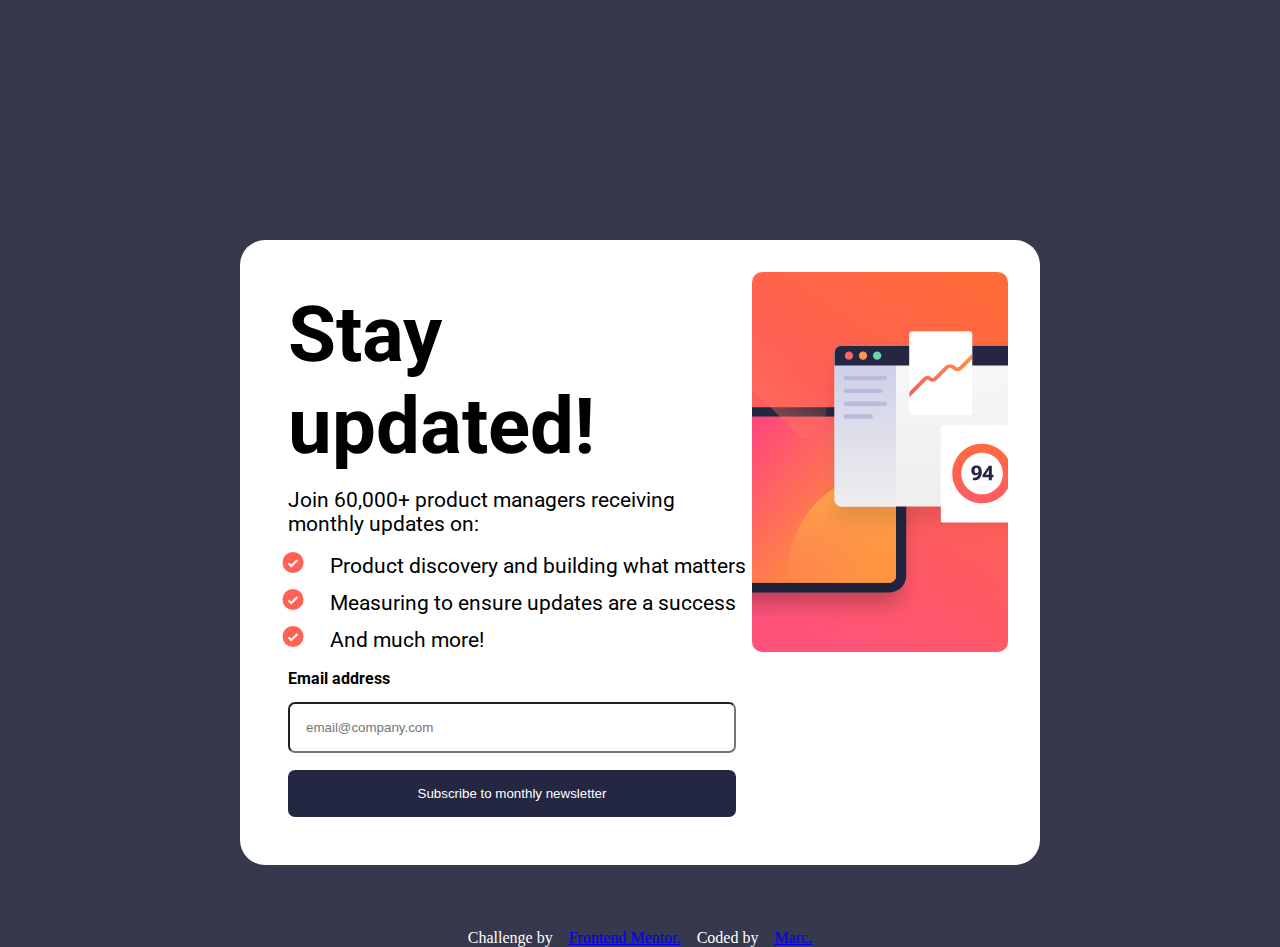
==== index.html @ d8337ef7 "first commit" ====
<!DOCTYPE html>
<html lang="en">
  <head>
    <meta charset="UTF-8" />
    <meta name="viewport" content="width=device-width, initial-scale=1.0" />
    <!-- displays site properly based on user's device -->

    <link
      rel="icon"
      type="image/png"
      sizes="32x32"
      href="./assets/images/favicon-32x32.png"
    />

    <link rel="stylesheet" href="styles.css" />

    <title>
      Frontend Mentor | Newsletter sign-up form with success message
    </title>

    <!-- Feel free to remove these styles or customise in your own stylesheet 👍 -->
    
  </head>
  <body>
    <div class="container">
      <!-- Sign-up form start -->
      <div class="bloc">
        <div class="description">
          <h1>Stay updated!</h1>
          <p>Join 60,000+ product managers receiving monthly updates on:</p>

          <ul>
            <li>Product discovery and building what matters</li>
            <li>Measuring to ensure updates are a success</li>
            <li>And much more!</li>
          </ul>

          <!-- Sign-up form end -->
          <form id="formulaire">
            <div class="form">
              <label for="email address">Email address</label>
              <input type="text" id="email" placeholder="email@company.com" />
            </div>
            <button id="btn" type="submit">
              Subscribe to monthly newsletter
            </button>
          </form>
        </div>

        <div class="picture">
          <img
            src="./assets/images/illustration-sign-up-desktop.svg"
            alt="signup"
          />
        </div>


        <!-- Success message start -->
        <!-- <div class="card-content">
        <span></span>
        <div class="description">
          <h1>Thanks for subscribing!</h1>
          <p>
            A confirmation email has been sent to <strong>ash@loremcompany.com</strong>. 
            Please open it and click the button inside to confirm your subscription.
          </p>
        </div>

         
        <button class="btn_two" type="submit">
          Dismiss message
        </button>
      </div> -->
        <!-- Success message end -->
      </div>
    </div>

    <div class="attribution">
      Challenge by
      <a href="https://www.frontendmentor.io?ref=challenge" target="_blank"
        >Frontend Mentor.</a
      > Coded by <a href="https://github.com/Christan14">Marc.</a>
    </div>
  </body>
</html>
---- styles.css ----
@import url("https://fonts.googleapis.com/css2?family=Inter:wght@400;700&family=Roboto:wght@400;700&display=swap");

:root {
  --Tomato: hsl(4, 100%, 67%);
  --dark-slate-grey: hsl(234, 29%, 20%);
  --charcoal-grey: hsl(235, 18%, 26%);
  --grey: hsl(231, 7%, 60%);
  --white: hsl(0, 0%, 100%);
}

* {
  margin: 0;
  padding: 0;
  box-sizing: border-box;
}

body {
  /*font-family: "Roboto" sans-serif;*/
  background-color: var(--charcoal-grey);
}

.container {
  display: flex;
  background-color: var(--white);
  margin: 15rem;
  border-radius: 25px;
  justify-content: center;
  margin-bottom: 4rem;
}

.container .bloc {
  display: flex;
  align-items: flex-start;
  margin: 2rem;
}

.container .bloc .description ul{
  margin-left: 58px;
  font-family: 'Roboto';
}

.container .bloc .description ul li{
  margin-bottom: 11px; 
  font-size: 21px;
  font-weight: 400;
  list-style-type: none;
  list-style-image: url(./assets/images/icon-list.svg);
}*

.container .bloc .description h1 {
  font-size: 4.9em;
  margin: 1rem;
  font-family: 'roboto';
}

.container .bloc .description p {
  font-size: 1.3em;
  font-weight: 400;
  margin: 1rem;
  font-family: 'Roboto';
}

.container .bloc .description #formulaire{
  margin-top: -10px;
}

.container .bloc .description #formulaire .form {
  display: flex;
  width: 39%;
  flex-direction: column;
}

.container .bloc .description #formulaire .form label {
  margin: 1rem;
  font-weight: 700;
  font-family: 'Roboto';
}

.container .bloc .description #formulaire button {
  margin: 1rem;
  margin-top: 1px;
  width: 28rem;
  padding: 1rem;
  border-radius: 7px;
  color: var(--white);
  border: none;
  cursor: pointer;
  background-color: var(--dark-slate-grey);
}

button:hover {
  background-color: var(--Tomato);
  transition: all 2s;
}

.form input {
  margin: 1rem;
  margin-top: -2px;
  width: 28rem;
  padding: 1rem;
  border-radius: 7px;
  color: var(--grey);
}

img {
  width: 100%;
  /*margin-left: 4rem;*/
}

.attribution {
  display: flex;
  justify-content: center;
  gap: 1rem;
  color: white;
}

@media  (max-width: 768px) {
  body{
    margin: 0;
    padding: 0;
    background-color: var(--white);
  }

  /*.container{
    display: flex;
    background-color: var(--white);
     margin: 15rem; 
    border-radius: 25px;
    justify-content: space-between;
    margin-bottom: 4rem;
  }*/

  .container .bloc{
    display: flex;
    align-items: flex-start;
    margin: -15rem;
    flex-direction: column-reverse;

  }

  .container .bloc .description h1 {
    font-size: 3.3em;
    margin: 2rem;
    font-family: 'roboto';
  }

  .container .bloc .description p{
    margin: 2rem;
  }

  .bloc .description .picture img{
    width: 40%;
  }

  .container .bloc .description ul li{
    margin: 1rem;
  }

  .container .bloc .description #formulaire .form{
    margin: 1rem;
  }

  .container .bloc .description #formulaire button{
    width: 24rem;
    margin: 2rem;
    margin-top: -1rem;
  }

  .form input{
    width: 24rem;
  }

  .container .bloc .picture img{
    width: 128%;
    content: url("./assets/images/illustration-sign-up-mobile.svg");
  }

  .attribution{
    display: none;
  }
  
}
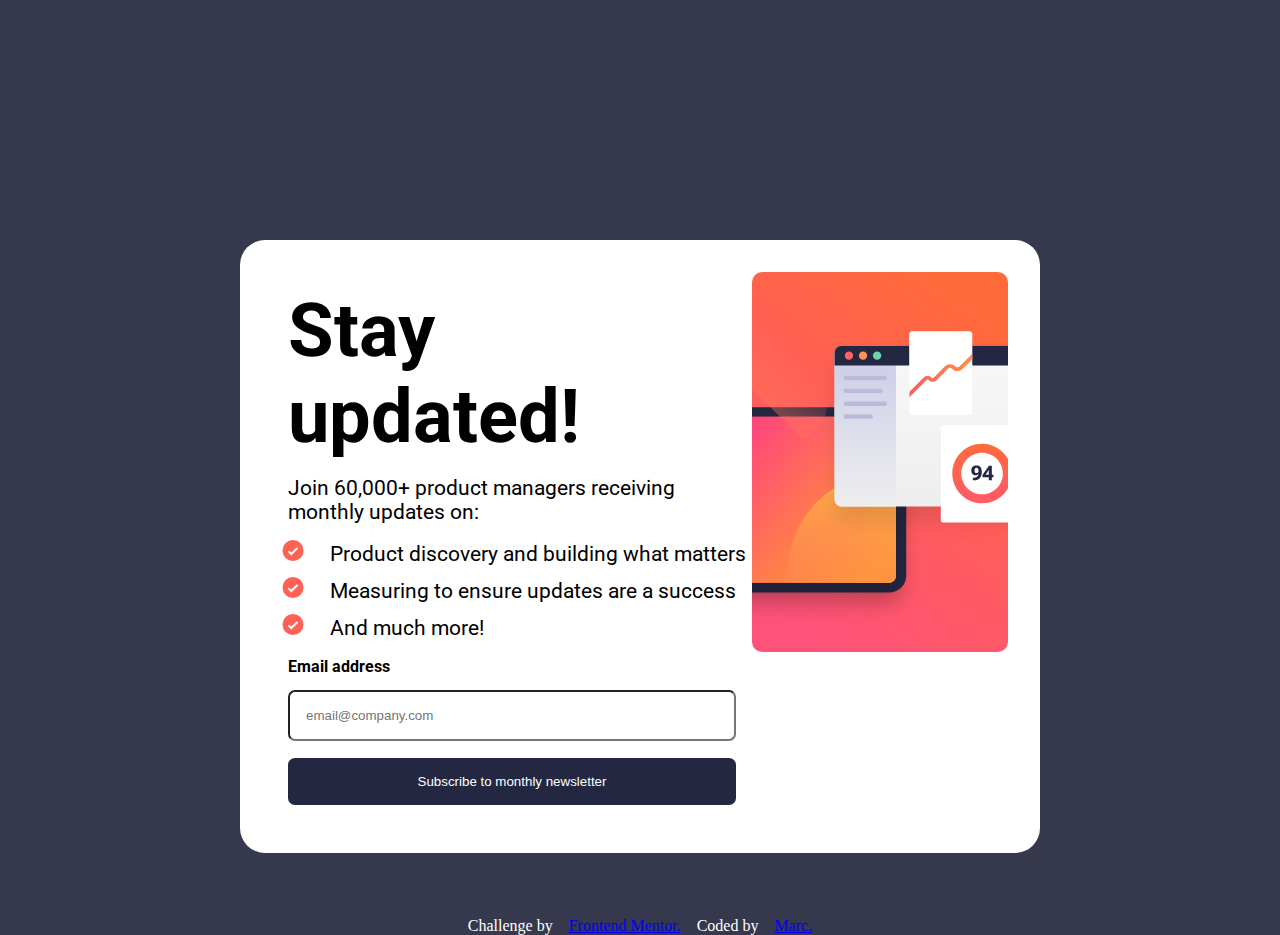
==== commit c6780cb9: "second commit" ====
--- a/index.html
+++ b/index.html
@@ -12,14 +12,13 @@
       href="./assets/images/favicon-32x32.png"
     />
 
-    <link rel="stylesheet" href="styles.css" />
+    <link rel="stylesheet" href="./styles.css" />
 
     <title>
       Frontend Mentor | Newsletter sign-up form with success message
     </title>
 
     <!-- Feel free to remove these styles or customise in your own stylesheet 👍 -->
-    
   </head>
   <body>
     <div class="container">
@@ -54,24 +53,29 @@
           />
         </div>
 
+        
 
-        <!-- Success message start -->
-        <!-- <div class="card-content">
-        <span></span>
-        <div class="description">
+        <!-- Success message end -->
+      </div>
+    </div>
+
+    <!-- Success message start -->
+    <div class="inside hide">
+        
+      <div class="card ">
+        <span>
+            <img src="../assets/images/icon-success.svg" alt="success">
+        </span>
+        <div class="descrip">
           <h1>Thanks for subscribing!</h1>
           <p>
-            A confirmation email has been sent to <strong>ash@loremcompany.com</strong>. 
-            Please open it and click the button inside to confirm your subscription.
+            A confirmation email has been sent to
+            <strong>ash@loremcompany.com</strong>. Please open it and click the
+            button inside to confirm your subscription.
           </p>
         </div>
 
-         
-        <button class="btn_two" type="submit">
-          Dismiss message
-        </button>
-      </div> -->
-        <!-- Success message end -->
+        <button class="btn_two" type="submits">Dismiss message</button>
       </div>
     </div>
 
@@ -79,7 +83,9 @@
       Challenge by
       <a href="https://www.frontendmentor.io?ref=challenge" target="_blank"
         >Frontend Mentor.</a
-      > Coded by <a href="https://github.com/Christan14">Marc.</a>
+      >
+      Coded by <a href="https://github.com/Christan14">Marc.</a>
     </div>
+    <script src="script.js"></script>
   </body>
 </html>
--- a/styles.css
+++ b/styles.css
@@ -28,6 +28,62 @@
   margin-bottom: 4rem;
 }
 
+.inside {
+    display: flex;
+    flex-direction: column;
+    justify-content: center;
+    align-items: center;
+}
+
+.inside .card {
+  display: flex;
+  background-color: var(--white);
+  border-radius: 25px;
+  justify-content: center;
+  margin-top: 20rem;
+  flex-direction: column;
+  align-items: center;
+  width: 30%;
+  height: 28rem;
+}
+
+.inside .card span img {
+  width: 13%;
+  margin-bottom: -2rem;
+  margin-right: 16rem;
+}
+
+.inside .card .descrip {
+  margin: 3rem;
+}
+
+.inside .card .descrip h1 {
+  font-family: 'Roboto';
+  font-weight: 700;
+  font-size: 3.2em;
+  margin-bottom: 1rem;
+}
+
+p {
+  font-weight: 400;
+  font-size: 15px;
+  font-family: 'Roboto';
+}
+
+.inside .card button {
+  width: 77%;
+  height: 50px;
+  color: var(--white);
+  background-color: var(--dark-slate-grey);
+  border-radius: 10px;
+  border: none;
+}
+
+.inside .card button:hover {
+  transition: all 1s;
+  background-color: var(--Tomato);
+}
+
 .container .bloc {
   display: flex;
   align-items: flex-start;
@@ -44,11 +100,11 @@
   font-size: 21px;
   font-weight: 400;
   list-style-type: none;
-  list-style-image: url(./assets/images/icon-list.svg);
-}*
+  list-style-image: url(../assets/images/icon-list.svg);
+}
 
 .container .bloc .description h1 {
-  font-size: 4.9em;
+  font-size: 4.6em;
   margin: 1rem;
   font-family: 'roboto';
 }
@@ -88,9 +144,12 @@
   background-color: var(--dark-slate-grey);
 }
 
-button:hover {
-  background-color: var(--Tomato);
-  transition: all 2s;
+
+
+.container .bloc .description #formulaire button:hover {
+  
+  background-color: hsl(4, 100%, 67%);
+  transition: all 1s;
 }
 
 .form input {
@@ -102,6 +161,10 @@
   color: var(--grey);
 }
 
+.hide{
+  display: none;
+}
+
 img {
   width: 100%;
   /*margin-left: 4rem;*/
@@ -113,6 +176,8 @@
   gap: 1rem;
   color: white;
 }
+
+
 
 @media  (max-width: 768px) {
   body{
@@ -137,6 +202,10 @@
     flex-direction: column-reverse;
 
   }
+  .inside .card {
+    width: 98%;
+    margin-top: 6rem;
+  }
 
   .container .bloc .description h1 {
     font-size: 3.3em;
@@ -144,12 +213,31 @@
     font-family: 'roboto';
   }
 
+  .inside .card .descrip {
+    margin: 1rem;
+  }
+
+  .inside .card .descrip h1 {
+    font-size: 2.2em;
+  }
+
   .container .bloc .description p{
     margin: 2rem;
   }
 
+  p {
+    font-size: 16px;
+  }
+
   .bloc .description .picture img{
     width: 40%;
+  }
+
+  
+  .inside .card span img {
+    width: 14%;
+    margin-right: 17rem;
+    margin-bottom: 2px;
   }
 
   .container .bloc .description ul li{
@@ -166,13 +254,23 @@
     margin-top: -1rem;
   }
 
+  .container .bloc .description #formulaire button:hover {
+    background-color: var(--Tomato);
+  }
+
+  .inside .card button {
+    width: 90%;
+    margin-top: 18rem;
+    padding: 15px;
+  }
+
   .form input{
     width: 24rem;
   }
 
   .container .bloc .picture img{
     width: 128%;
-    content: url("./assets/images/illustration-sign-up-mobile.svg");
+    content: url("../assets/images/illustration-sign-up-mobile.svg");
   }
 
   .attribution{
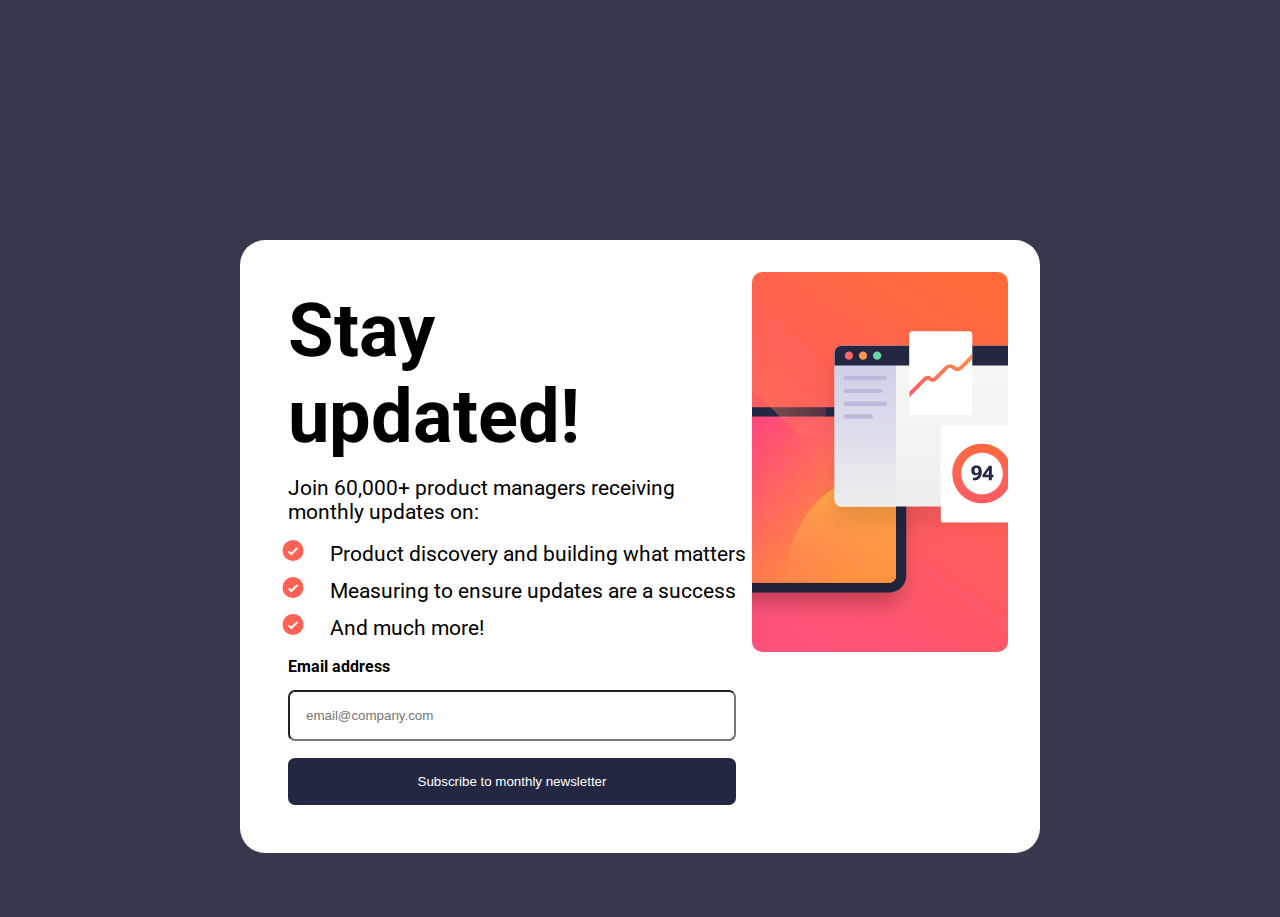
==== commit 447d37b5: "fin" ====
--- a/index.html
+++ b/index.html
@@ -64,7 +64,7 @@
         
       <div class="card ">
         <span>
-            <img src="../assets/images/icon-success.svg" alt="success">
+            <img src="./assets/images/icon-success.svg" alt="success">
         </span>
         <div class="descrip">
           <h1>Thanks for subscribing!</h1>
@@ -79,13 +79,13 @@
       </div>
     </div>
 
-    <div class="attribution">
+   <!--<div class="attribution">
       Challenge by
       <a href="https://www.frontendmentor.io?ref=challenge" target="_blank"
         >Frontend Mentor.</a
       >
       Coded by <a href="https://github.com/Christan14">Marc.</a>
-    </div>
+    </div>-->
     <script src="script.js"></script>
   </body>
 </html>
--- a/styles.css
+++ b/styles.css
@@ -47,6 +47,10 @@
   height: 28rem;
 }
 
+.inside .attribution {
+  display: none;
+}
+
 .inside .card span img {
   width: 13%;
   margin-bottom: -2rem;
@@ -100,7 +104,7 @@
   font-size: 21px;
   font-weight: 400;
   list-style-type: none;
-  list-style-image: url(../assets/images/icon-list.svg);
+  list-style-image: url(./assets/images/icon-list.svg);
 }
 
 .container .bloc .description h1 {
@@ -270,7 +274,7 @@
 
   .container .bloc .picture img{
     width: 128%;
-    content: url("../assets/images/illustration-sign-up-mobile.svg");
+    content: url("./assets/images/illustration-sign-up-mobile.svg");
   }
 
   .attribution{
